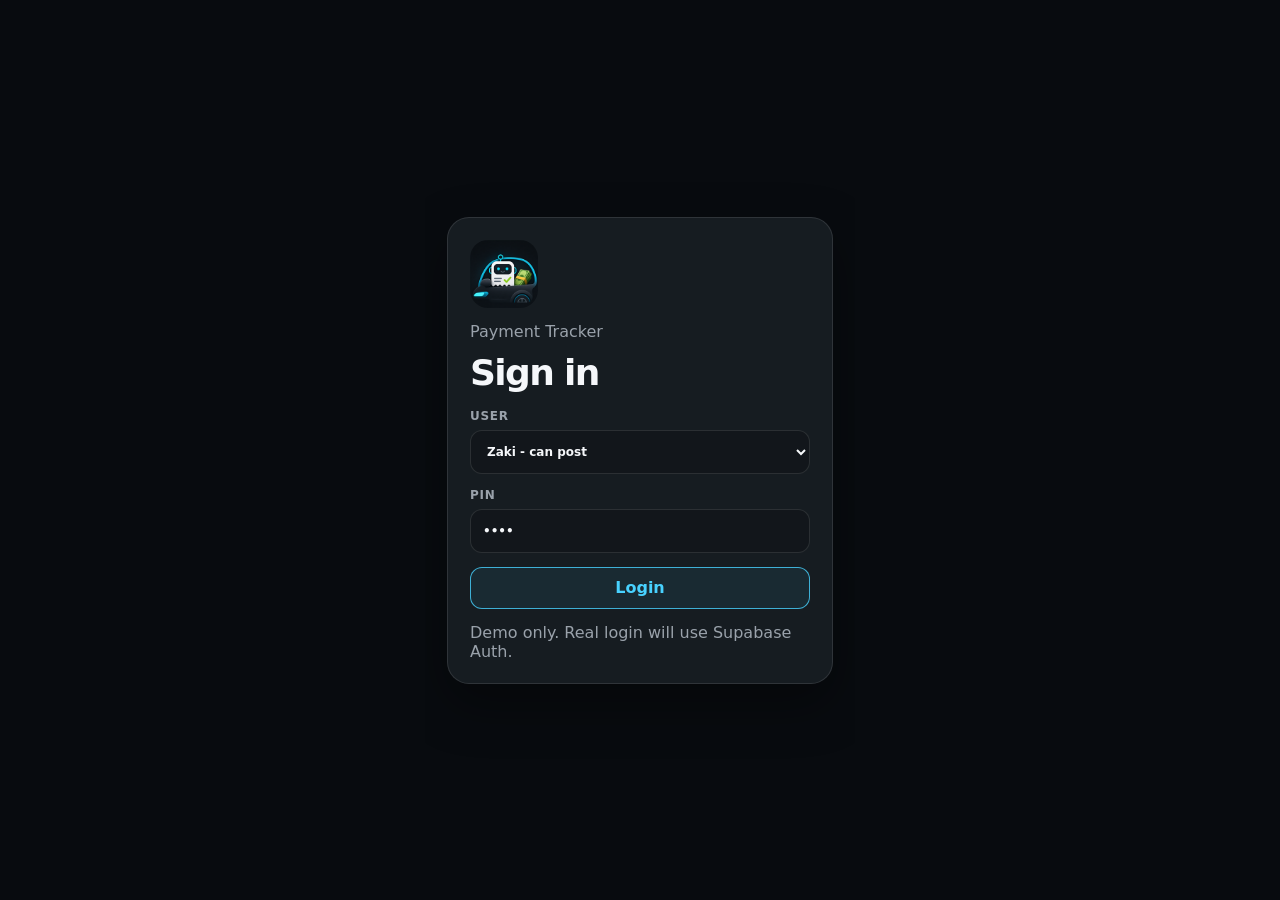
==== demo.html @ d171e063 "Compact failed row buttons" ====
<!doctype html>
<html lang="en">
  <head>
    <meta charset="utf-8" />
    <meta name="viewport" content="width=device-width, initial-scale=1" />
    <meta name="theme-color" content="#080b0f" />
    <title>Payment Tracker Demo</title>
    <link rel="icon" type="image/png" href="assets/icon-192.png" />
    <link rel="apple-touch-icon" href="assets/icon-180.png" />
    <link rel="stylesheet" href="demo.css?v=compact-retry-1" />
  </head>
  <body>
    <main class="app" data-theme="dark">
      <section class="login-screen" id="loginScreen">
        <div class="login-card">
          <img src="assets/icon-192.png" alt="" />
          <p>Payment Tracker</p>
          <h1>Sign in</h1>
          <label>
            User
            <select id="loginRole">
              <option value="zaki">Zaki - can post</option>
              <option value="admin">Admin - full access</option>
            </select>
          </label>
          <label>
            PIN
            <input id="loginPin" type="password" inputmode="numeric" value="1234" />
          </label>
          <button id="loginButton" type="button">Login</button>
          <span>Demo only. Real login will use Supabase Auth.</span>
        </div>
      </section>

      <div class="status-bar" aria-hidden="true">
        <span>9:41</span>
        <div class="phone-icons"><i></i><i></i><i></i></div>
      </div>

      <header class="topbar">
        <div>
          <h1>Zaki Tasks</h1>
          <p>Updated 12:34 PM</p>
        </div>
        <div class="top-actions">
          <span class="role-pill" id="rolePill">Zaki</span>
          <span class="live"><b></b>Live</span>
          <button type="button">Update</button>
        </div>
      </header>

      <section class="progress-card" aria-label="Upload progress">
        <div class="upload-badge">UP</div>
        <div>
          <strong>SFG IQD</strong>
          <span>Posting 2/2</span>
        </div>
        <b>92%</b>
        <i><span style="width: 92%"></span></i>
      </section>

      <nav class="segment" aria-label="Task type">
        <button class="active" type="button">Payments</button>
        <button type="button">Withdrawals</button>
        <button type="button">Exchange</button>
      </nav>

      <section class="totals" aria-label="Totals">
        <article>
          <span>Total IQD</span>
          <strong>84,000,007</strong>
        </article>
        <article>
          <span>Total USD</span>
          <strong>21,800</strong>
        </article>
        <article>
          <span>Pending</span>
          <strong id="pendingCount">6</strong>
        </article>
      </section>

      <section class="view view-tasks active" id="tasksView">
        <div class="filter-bar" aria-label="Task filter">
          <button class="active" data-filter="all" type="button">All</button>
          <button data-filter="pending" type="button">Pending</button>
          <button data-filter="posted" type="button">Posted</button>
        </div>
        <div class="task-list" id="taskList"></div>
      </section>

      <section class="view" id="activityView">
        <div class="activity-list" id="activityList"></div>
      </section>

      <section class="view" id="summaryView">
        <div class="close-card">
          <p>Daily Close</p>
          <h2>Ready for 23:00</h2>
          <div class="close-grid">
            <span>Posted</span><b>2</b>
            <span>Pending</span><b>5</b>
            <span>Failed</span><b>1</b>
            <span>Receipts</span><b>4 files</b>
          </div>
          <button type="button">Prepare close report</button>
        </div>
        <div class="close-card compact">
          <p>Admin controls</p>
          <span>Admin can review pending work, retry failed Slack posts, and close the day.</span>
        </div>
      </section>

      <section class="view" id="settingsView">
        <div class="settings-card">
          <div>
            <strong>Appearance</strong>
            <span>Choose the app theme for this device.</span>
          </div>
          <div class="theme-toggle" role="group" aria-label="Theme">
            <button class="active" data-theme-choice="dark" type="button">Dark</button>
            <button data-theme-choice="light" type="button">Light</button>
          </div>
        </div>
        <div class="settings-card">
          <div>
            <strong>Access</strong>
            <span>Zaki can upload and post. Admin can post, retry, review, and close the day.</span>
          </div>
          <button class="signout" id="signOutButton" type="button">Sign out</button>
        </div>
      </section>

      <nav class="bottom-nav" aria-label="App navigation">
        <button class="active" data-view="tasksView" type="button"><span>Tasks</span></button>
        <button data-view="activityView" type="button"><span>Activity</span></button>
        <button data-view="summaryView" type="button"><span>Summary</span></button>
        <button data-view="settingsView" type="button"><span>Settings</span></button>
      </nav>

      <div class="modal" id="receiptModal" hidden>
        <div class="receipt-card">
          <button id="closeReceipt" type="button">Close</button>
          <p>Receipt Preview</p>
          <strong id="receiptTitle">Sham Wings Airlines</strong>
          <div class="receipt-art">
            <span></span>
            <i></i>
            <b>POSTED</b>
          </div>
        </div>
      </div>
    </main>

    <script src="demo.js?v=compact-retry-1"></script>
  </body>
</html>
---- demo.css ----
:root {
  color-scheme: dark;
  --bg: #080b0f;
  --panel: rgba(19, 24, 29, 0.78);
  --panel-strong: rgba(24, 30, 36, 0.94);
  --line: rgba(255, 255, 255, 0.105);
  --line-strong: rgba(255, 255, 255, 0.18);
  --ink: #f5f7fa;
  --muted: #9aa2ab;
  --soft: #6f7882;
  --cyan: #48d2ff;
  --green: #73e657;
  --yellow: #ffbe2e;
  --red: #ff6d86;
  --shadow: 0 20px 50px rgba(0, 0, 0, 0.35);
}

* {
  box-sizing: border-box;
}

html,
body {
  margin: 0;
  min-height: 100%;
  font-family: Inter, ui-sans-serif, system-ui, -apple-system, BlinkMacSystemFont, "Segoe UI", sans-serif;
  background: var(--bg);
  color: var(--ink);
  -webkit-font-smoothing: antialiased;
}

body {
  min-height: 100dvh;
  overflow: hidden;
}

button,
input,
select {
  font: inherit;
  color: inherit;
}

.app {
  width: 100%;
  max-width: 430px;
  height: 100dvh;
  margin: 0 auto;
  display: flex;
  flex-direction: column;
  gap: 12px;
  overflow: hidden;
  position: relative;
  padding: max(12px, env(safe-area-inset-top)) 16px max(12px, env(safe-area-inset-bottom));
  background:
    radial-gradient(circle at 50% 2%, rgba(72, 210, 255, 0.13), transparent 34%),
    linear-gradient(180deg, rgba(255, 255, 255, 0.03), transparent 280px),
    var(--bg);
}

.app[data-theme="light"] {
  color-scheme: light;
  --bg: #f4f7f9;
  --panel: rgba(255, 255, 255, 0.84);
  --panel-strong: rgba(255, 255, 255, 0.96);
  --line: rgba(12, 18, 24, 0.1);
  --line-strong: rgba(12, 18, 24, 0.18);
  --ink: #12171d;
  --muted: #68727d;
  --soft: #8a949e;
  --shadow: 0 16px 38px rgba(36, 48, 60, 0.12);
}

.login-screen {
  position: absolute;
  inset: 0;
  z-index: 20;
  display: grid;
  place-items: center;
  padding: 22px;
  background: var(--bg);
}

.login-screen[hidden] {
  display: none;
}

.login-card {
  width: 100%;
  display: grid;
  gap: 14px;
  padding: 22px;
  border: 1px solid var(--line);
  border-radius: 22px;
  background: var(--panel-strong);
  box-shadow: var(--shadow);
}

.login-card img {
  width: 68px;
  height: 68px;
  border-radius: 18px;
}

.login-card p,
.login-card span {
  margin: 0;
  color: var(--muted);
}

.login-card h1 {
  margin: 0 0 4px;
}

label {
  display: grid;
  gap: 7px;
  color: var(--muted);
  font-size: 12px;
  font-weight: 800;
  text-transform: uppercase;
  letter-spacing: 0.06em;
}

input,
select {
  min-height: 44px;
  border: 1px solid var(--line);
  border-radius: 12px;
  padding: 0 12px;
  color: var(--ink);
  background: rgba(0, 0, 0, 0.18);
  outline: none;
}

.login-card button,
.top-actions button,
.close-card button,
.signout {
  min-height: 42px;
  border: 1px solid rgba(72, 210, 255, 0.8);
  border-radius: 12px;
  padding: 0 13px;
  color: var(--cyan);
  background: rgba(72, 210, 255, 0.08);
  font-weight: 850;
}

.status-bar {
  flex: 0 0 auto;
  display: flex;
  align-items: center;
  justify-content: space-between;
  min-height: 24px;
  padding: 0 20px;
  font-size: 15px;
  font-weight: 850;
}

.phone-icons {
  display: flex;
  align-items: center;
  gap: 7px;
}

.phone-icons i {
  display: block;
  background: currentColor;
}

.phone-icons i:nth-child(1) {
  width: 20px;
  height: 14px;
  border-radius: 3px;
}

.phone-icons i:nth-child(2) {
  width: 19px;
  height: 13px;
  border-radius: 18px 18px 0 0;
}

.phone-icons i:nth-child(3) {
  width: 27px;
  height: 14px;
  border-radius: 4px;
}

.topbar {
  flex: 0 0 auto;
  display: flex;
  justify-content: space-between;
  gap: 18px;
  padding-top: 12px;
}

h1 {
  margin: 0;
  font-size: 36px;
  line-height: 1;
  letter-spacing: -0.045em;
}

.topbar p {
  margin: 16px 0 0;
  color: var(--muted);
  font-size: 18px;
  font-weight: 650;
}

.top-actions {
  display: grid;
  justify-items: end;
  gap: 8px;
}

.role-pill,
.live {
  display: inline-flex;
  align-items: center;
  gap: 8px;
  min-height: 28px;
  padding: 0 10px;
  border-radius: 999px;
  font-size: 14px;
  font-weight: 800;
}

.role-pill {
  color: var(--cyan);
  border: 1px solid rgba(72, 210, 255, 0.45);
  background: rgba(72, 210, 255, 0.08);
}

.live {
  color: var(--green);
  border: 1px solid rgba(115, 230, 87, 0.65);
  background: rgba(115, 230, 87, 0.08);
}

.live b {
  width: 10px;
  height: 10px;
  border-radius: 50%;
  background: currentColor;
}

.progress-card,
.segment,
.totals,
.task-row,
.settings-card,
.activity-row,
.close-card {
  border: 1px solid var(--line);
  background: var(--panel);
  box-shadow: inset 0 1px 0 rgba(255, 255, 255, 0.04), var(--shadow);
  backdrop-filter: blur(18px);
}

.progress-card {
  flex: 0 0 auto;
  display: grid;
  grid-template-columns: 50px minmax(0, 1fr) auto;
  gap: 12px;
  align-items: center;
  min-height: 76px;
  padding: 12px;
  border-radius: 15px;
}

.upload-badge {
  width: 44px;
  height: 44px;
  display: grid;
  place-items: center;
  border: 3px solid var(--cyan);
  border-radius: 50%;
  color: var(--cyan);
  font-size: 14px;
  font-weight: 900;
}

.progress-card strong {
  display: block;
  overflow: hidden;
  text-overflow: ellipsis;
  white-space: nowrap;
  font-size: 17px;
}

.progress-card span {
  display: block;
  margin-top: 3px;
  color: var(--cyan);
  font-size: 15px;
  font-weight: 650;
}

.progress-card b {
  color: var(--cyan);
  font-size: 15px;
}

.progress-card i {
  grid-column: 1 / -1;
  height: 4px;
  overflow: hidden;
  border-radius: 999px;
  background: rgba(255, 255, 255, 0.1);
}

.progress-card i span {
  display: block;
  height: 100%;
  margin: 0;
  background: var(--cyan);
}

.segment,
.filter-bar,
.theme-toggle {
  flex: 0 0 auto;
  display: grid;
  border-radius: 14px;
}

.segment {
  grid-template-columns: repeat(3, 1fr);
  padding: 3px;
}

.segment button,
.filter-bar button,
.theme-toggle button {
  min-width: 0;
  min-height: 40px;
  border: 0;
  border-radius: 11px;
  color: var(--muted);
  background: transparent;
  font-weight: 750;
}

.segment .active,
.filter-bar .active,
.theme-toggle .active {
  color: white;
  background: linear-gradient(180deg, #52d8ff, #1e9dd0);
}

.totals {
  flex: 0 0 auto;
  display: grid;
  grid-template-columns: 1fr 1fr 0.75fr;
  border-radius: 15px;
}

.totals article {
  min-width: 0;
  padding: 13px 8px;
  text-align: center;
  border-right: 1px solid var(--line);
}

.totals article:last-child {
  border-right: 0;
}

.totals span {
  display: block;
  color: var(--muted);
  font-size: 13px;
  font-weight: 650;
}

.totals strong {
  display: block;
  margin-top: 7px;
  overflow: hidden;
  text-overflow: ellipsis;
  white-space: nowrap;
  font-size: 17px;
  font-weight: 900;
  font-variant-numeric: tabular-nums;
}

.totals article:last-child strong {
  color: var(--yellow);
}

.view {
  min-height: 0;
  display: none;
}

.view.active {
  flex: 1 1 auto;
  display: flex;
  flex-direction: column;
}

.filter-bar {
  grid-template-columns: repeat(3, 1fr);
  gap: 5px;
  padding: 4px;
  margin-bottom: 10px;
  border: 1px solid var(--line);
  background: var(--panel);
}

.task-list,
.activity-list {
  flex: 1;
  min-height: 0;
  display: grid;
  align-content: start;
  gap: 10px;
  overflow: hidden auto;
  padding-bottom: 88px;
  scrollbar-width: none;
}

.task-list::-webkit-scrollbar,
.activity-list::-webkit-scrollbar {
  display: none;
}

.task-row {
  display: grid;
  grid-template-columns: 22px minmax(0, 1fr) auto;
  gap: 10px;
  align-items: center;
  min-height: 82px;
  padding: 13px;
  border-radius: 13px;
}

.dot {
  width: 10px;
  height: 10px;
  justify-self: center;
  border-radius: 50%;
  background: var(--yellow);
  box-shadow: 0 0 0 4px rgba(255, 190, 46, 0.08);
}

.task-row.posted .dot {
  background: var(--green);
  box-shadow: 0 0 0 4px rgba(115, 230, 87, 0.1);
}

.task-row.failed .dot {
  background: var(--red);
}

.task-name {
  overflow: hidden;
  text-overflow: ellipsis;
  white-space: nowrap;
  font-size: 18px;
  font-weight: 850;
  letter-spacing: -0.025em;
}

.amounts {
  display: flex;
  flex-wrap: wrap;
  align-items: center;
  gap: 8px;
  margin-top: 8px;
  color: var(--muted);
  font-size: 14px;
  font-weight: 750;
  font-variant-numeric: tabular-nums;
}

.amounts b {
  color: var(--cyan);
  font-weight: 850;
}

.row-actions {
  display: flex;
  gap: 6px;
  justify-items: end;
  align-items: center;
  justify-content: flex-end;
  min-width: 54px;
}

.task-row.failed .row-actions {
  min-width: 106px;
}

.upload,
.retry {
  min-width: 54px;
  min-height: 36px;
  border: 1px solid var(--line-strong);
  border-radius: 999px;
  color: var(--cyan);
  background:
    linear-gradient(180deg, rgba(255, 255, 255, 0.045), transparent),
    rgba(72, 210, 255, 0.08);
  font-size: 12px;
  font-weight: 900;
  letter-spacing: 0;
  box-shadow: inset 0 1px 0 rgba(255, 255, 255, 0.06);
}

.compact-action {
  min-width: 50px;
  min-height: 32px;
  padding: 0 10px;
  font-size: 11px;
}

.task-row.posted .upload {
  color: var(--green);
  border-color: rgba(115, 230, 87, 0.7);
  background: rgba(115, 230, 87, 0.08);
}

.retry {
  color: var(--red);
  border-color: rgba(255, 109, 134, 0.55);
  background:
    linear-gradient(180deg, rgba(255, 255, 255, 0.045), transparent),
    rgba(255, 109, 134, 0.1);
}

.failed-label {
  display: inline-flex;
  align-items: center;
  min-height: 28px;
  padding: 0 9px;
  border-radius: 999px;
  color: var(--red);
  background: rgba(255, 109, 134, 0.1);
  font-size: 11px;
  font-weight: 900;
}

.activity-row {
  display: grid;
  grid-template-columns: minmax(0, 1fr) auto;
  gap: 8px;
  padding: 13px;
  border-radius: 13px;
}

.activity-row strong {
  display: block;
}

.activity-row span {
  display: block;
  margin-top: 5px;
  color: var(--muted);
  font-size: 13px;
}

.badge {
  align-self: start;
  border-radius: 999px;
  padding: 5px 8px;
  color: var(--green);
  background: rgba(115, 230, 87, 0.1);
  font-size: 11px;
  font-weight: 900;
}

.badge.failed {
  color: var(--red);
  background: rgba(255, 109, 134, 0.1);
}

.close-card,
.settings-card {
  display: grid;
  gap: 12px;
  margin-bottom: 12px;
  padding: 16px;
  border-radius: 15px;
}

.close-card p {
  margin: 0;
  color: var(--muted);
  font-weight: 800;
  text-transform: uppercase;
  letter-spacing: 0.08em;
  font-size: 11px;
}

.close-card h2 {
  margin: 0;
  font-size: 24px;
}

.close-grid {
  display: grid;
  grid-template-columns: 1fr auto;
  gap: 8px;
  color: var(--muted);
}

.close-grid b {
  color: var(--ink);
}

.settings-card strong {
  display: block;
  font-size: 18px;
}

.settings-card span,
.close-card.compact span {
  display: block;
  margin-top: 4px;
  color: var(--muted);
  line-height: 1.45;
}

.theme-toggle {
  grid-template-columns: 1fr 1fr;
  gap: 6px;
  padding: 4px;
  border: 1px solid var(--line);
  background: rgba(0, 0, 0, 0.08);
}

.bottom-nav {
  position: fixed;
  left: 50%;
  bottom: 0;
  transform: translateX(-50%);
  width: min(430px, 100%);
  display: grid;
  grid-template-columns: repeat(4, 1fr);
  padding: 9px 10px max(10px, env(safe-area-inset-bottom));
  border-top: 1px solid var(--line);
  background: rgba(8, 11, 15, 0.9);
  backdrop-filter: blur(18px);
}

.app[data-theme="light"] .bottom-nav {
  background: rgba(244, 247, 249, 0.9);
}

.bottom-nav button {
  min-height: 54px;
  border: 0;
  color: var(--muted);
  background: transparent;
  font-size: 12px;
  font-weight: 700;
}

.bottom-nav .active {
  color: var(--cyan);
}

.modal {
  position: absolute;
  inset: 0;
  z-index: 15;
  display: grid;
  place-items: center;
  padding: 20px;
  background: rgba(0, 0, 0, 0.5);
  backdrop-filter: blur(12px);
}

.modal[hidden] {
  display: none;
}

.receipt-card {
  width: 100%;
  display: grid;
  gap: 12px;
  padding: 16px;
  border: 1px solid var(--line);
  border-radius: 18px;
  background: var(--panel-strong);
}

.receipt-card button {
  justify-self: end;
  min-height: 32px;
  border: 1px solid var(--line);
  border-radius: 10px;
  background: transparent;
}

.receipt-card p {
  margin: 0;
  color: var(--muted);
}

.receipt-art {
  min-height: 250px;
  display: grid;
  place-items: center;
  border-radius: 14px;
  background:
    linear-gradient(135deg, rgba(72, 210, 255, 0.14), transparent),
    rgba(255, 255, 255, 0.06);
}

.receipt-art b {
  color: var(--green);
  font-size: 28px;
}

@media (max-width: 380px) {
  .app {
    gap: 10px;
    padding-left: 12px;
    padding-right: 12px;
  }

  h1 {
    font-size: 31px;
  }

  .topbar p {
    font-size: 16px;
  }

  .task-name {
    font-size: 16px;
  }

  .task-row {
    grid-template-columns: 18px minmax(0, 1fr) auto;
  }

  .upload,
  .retry {
    min-width: 48px;
    padding-inline: 9px;
  }

  .task-row.failed .row-actions {
    min-width: 100px;
  }

  .compact-action {
    min-width: 47px;
    padding-inline: 8px;
  }
}
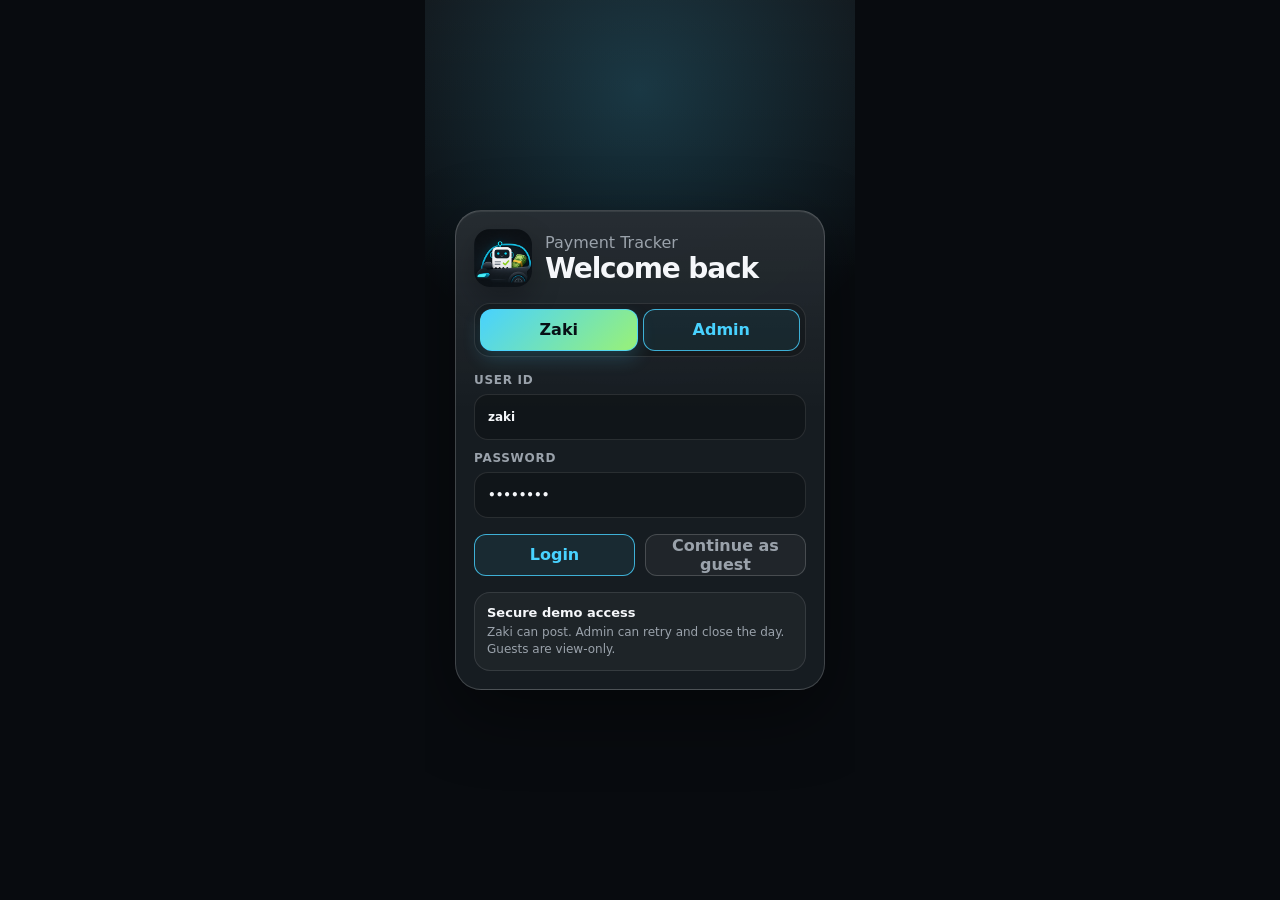
==== commit 141a8e60: "Polish demo login" ====
--- a/demo.html
+++ b/demo.html
@@ -7,28 +7,42 @@
     <title>Payment Tracker Demo</title>
     <link rel="icon" type="image/png" href="assets/icon-192.png" />
     <link rel="apple-touch-icon" href="assets/icon-180.png" />
-    <link rel="stylesheet" href="demo.css?v=compact-retry-1" />
+    <link rel="stylesheet" href="demo.css?v=login-polish-1" />
   </head>
   <body>
     <main class="app" data-theme="dark">
       <section class="login-screen" id="loginScreen">
         <div class="login-card">
-          <img src="assets/icon-192.png" alt="" />
-          <p>Payment Tracker</p>
-          <h1>Sign in</h1>
-          <label>
-            User
-            <select id="loginRole">
-              <option value="zaki">Zaki - can post</option>
-              <option value="admin">Admin - full access</option>
-            </select>
-          </label>
-          <label>
-            PIN
-            <input id="loginPin" type="password" inputmode="numeric" value="1234" />
-          </label>
-          <button id="loginButton" type="button">Login</button>
-          <span>Demo only. Real login will use Supabase Auth.</span>
+          <div class="login-brand">
+            <img src="assets/icon-192.png" alt="" />
+            <div>
+              <p>Payment Tracker</p>
+              <h1>Welcome back</h1>
+            </div>
+          </div>
+          <div class="account-switch" aria-label="Demo accounts">
+            <button class="active" data-demo-user="zaki" type="button">Zaki</button>
+            <button data-demo-user="admin" type="button">Admin</button>
+          </div>
+          <div class="field-stack">
+            <label>
+              User ID
+              <input id="loginId" type="text" autocomplete="username" value="zaki" />
+            </label>
+            <label>
+              Password
+              <input id="loginPassword" type="password" autocomplete="current-password" value="zaki2026" />
+            </label>
+          </div>
+          <div class="login-actions">
+            <button id="loginButton" type="button">Login</button>
+            <button id="guestButton" class="secondary" type="button">Continue as guest</button>
+          </div>
+          <b class="login-error" id="loginError" hidden>Wrong ID or password.</b>
+          <div class="login-hint">
+            <strong>Secure demo access</strong>
+            <span>Zaki can post. Admin can retry and close the day. Guests are view-only.</span>
+          </div>
         </div>
       </section>
 
@@ -45,7 +59,7 @@
         <div class="top-actions">
           <span class="role-pill" id="rolePill">Zaki</span>
           <span class="live"><b></b>Live</span>
-          <button type="button">Update</button>
+          <button id="updateButton" type="button">Update</button>
         </div>
       </header>
 
@@ -103,7 +117,7 @@
             <span>Failed</span><b>1</b>
             <span>Receipts</span><b>4 files</b>
           </div>
-          <button type="button">Prepare close report</button>
+          <button id="closeReportButton" type="button">Prepare close report</button>
         </div>
         <div class="close-card compact">
           <p>Admin controls</p>
@@ -125,7 +139,7 @@
         <div class="settings-card">
           <div>
             <strong>Access</strong>
-            <span>Zaki can upload and post. Admin can post, retry, review, and close the day.</span>
+            <span id="accessText">Zaki can upload and post. Admin can post, retry, review, and close the day.</span>
           </div>
           <button class="signout" id="signOutButton" type="button">Sign out</button>
         </div>
@@ -152,6 +166,6 @@
       </div>
     </main>
 
-    <script src="demo.js?v=compact-retry-1"></script>
+    <script src="demo.js?v=login-polish-1"></script>
   </body>
 </html>
--- a/demo.css
+++ b/demo.css
@@ -77,8 +77,11 @@
   z-index: 20;
   display: grid;
   place-items: center;
-  padding: 22px;
-  background: var(--bg);
+  padding: 18px;
+  background:
+    radial-gradient(circle at 50% 10%, rgba(72, 210, 255, 0.2), transparent 34%),
+    linear-gradient(180deg, rgba(255, 255, 255, 0.04), transparent 280px),
+    var(--bg);
 }
 
 .login-screen[hidden] {
@@ -87,19 +90,33 @@
 
 .login-card {
   width: 100%;
-  display: grid;
-  gap: 14px;
-  padding: 22px;
-  border: 1px solid var(--line);
-  border-radius: 22px;
-  background: var(--panel-strong);
-  box-shadow: var(--shadow);
+  max-width: 370px;
+  display: grid;
+  gap: 16px;
+  padding: 18px;
+  border: 1px solid var(--line-strong);
+  border-radius: 26px;
+  background:
+    linear-gradient(180deg, rgba(255, 255, 255, 0.07), transparent 42%),
+    var(--panel-strong);
+  box-shadow:
+    0 24px 70px rgba(0, 0, 0, 0.42),
+    inset 0 1px 0 rgba(255, 255, 255, 0.08);
+  backdrop-filter: blur(20px);
+  -webkit-backdrop-filter: blur(20px);
+}
+
+.login-brand {
+  display: flex;
+  align-items: center;
+  gap: 13px;
 }
 
 .login-card img {
-  width: 68px;
-  height: 68px;
-  border-radius: 18px;
+  width: 58px;
+  height: 58px;
+  border-radius: 16px;
+  box-shadow: 0 12px 28px rgba(0, 0, 0, 0.26);
 }
 
 .login-card p,
@@ -109,7 +126,39 @@
 }
 
 .login-card h1 {
-  margin: 0 0 4px;
+  margin: 3px 0 0;
+  font-size: 28px;
+  letter-spacing: -0.04em;
+}
+
+.account-switch {
+  display: grid;
+  grid-template-columns: 1fr 1fr;
+  gap: 5px;
+  padding: 5px;
+  border: 1px solid var(--line);
+  border-radius: 16px;
+  background: rgba(0, 0, 0, 0.22);
+}
+
+.account-switch button {
+  min-height: 38px;
+  border: 0;
+  border-radius: 12px;
+  color: var(--muted);
+  background: transparent;
+  font-weight: 850;
+}
+
+.account-switch button.active {
+  color: #071015;
+  background: linear-gradient(135deg, var(--cyan), #99f177);
+  box-shadow: 0 8px 18px rgba(72, 210, 255, 0.18);
+}
+
+.field-stack {
+  display: grid;
+  gap: 11px;
 }
 
 label {
@@ -124,13 +173,21 @@
 
 input,
 select {
-  min-height: 44px;
+  min-height: 46px;
   border: 1px solid var(--line);
-  border-radius: 12px;
-  padding: 0 12px;
+  border-radius: 14px;
+  padding: 0 13px;
   color: var(--ink);
-  background: rgba(0, 0, 0, 0.18);
+  background: rgba(0, 0, 0, 0.24);
   outline: none;
+  transition: border-color 180ms ease, background 180ms ease, box-shadow 180ms ease;
+}
+
+input:focus,
+select:focus {
+  border-color: rgba(72, 210, 255, 0.9);
+  background: rgba(0, 0, 0, 0.32);
+  box-shadow: 0 0 0 4px rgba(72, 210, 255, 0.12);
 }
 
 .login-card button,
@@ -146,6 +203,50 @@
   font-weight: 850;
 }
 
+.login-actions {
+  display: grid;
+  grid-template-columns: 1fr 1fr;
+  gap: 10px;
+}
+
+.login-card button.secondary {
+  color: var(--muted);
+  border-color: var(--line-strong);
+  background: rgba(255, 255, 255, 0.045);
+}
+
+.login-error {
+  padding: 10px 12px;
+  border: 1px solid rgba(255, 109, 134, 0.35);
+  border-radius: 13px;
+  color: var(--red);
+  background: rgba(255, 109, 134, 0.1);
+  font-size: 13px;
+}
+
+.login-hint {
+  display: grid;
+  gap: 4px;
+  padding: 12px;
+  border: 1px solid var(--line);
+  border-radius: 16px;
+  background: rgba(255, 255, 255, 0.035);
+}
+
+.login-hint strong {
+  font-size: 13px;
+}
+
+.login-hint span {
+  font-size: 12px;
+  line-height: 1.45;
+}
+
+button:disabled {
+  cursor: not-allowed;
+  opacity: 0.56;
+}
+
 .status-bar {
   flex: 0 0 auto;
   display: flex;
@@ -224,6 +325,16 @@
   border-radius: 999px;
   font-size: 14px;
   font-weight: 800;
+}
+
+.app[data-role="guest"] .role-pill {
+  color: var(--yellow);
+  border-color: rgba(255, 190, 46, 0.55);
+}
+
+.app[data-role="admin"] .role-pill {
+  color: var(--green);
+  border-color: rgba(115, 230, 87, 0.55);
 }
 
 .role-pill {
@@ -516,6 +627,13 @@
   font-size: 11px;
 }
 
+.locked-action {
+  min-width: 78px;
+  color: var(--muted);
+  border-color: var(--line);
+  background: rgba(255, 255, 255, 0.035);
+}
+
 .task-row.posted .upload {
   color: var(--green);
   border-color: rgba(115, 230, 87, 0.7);
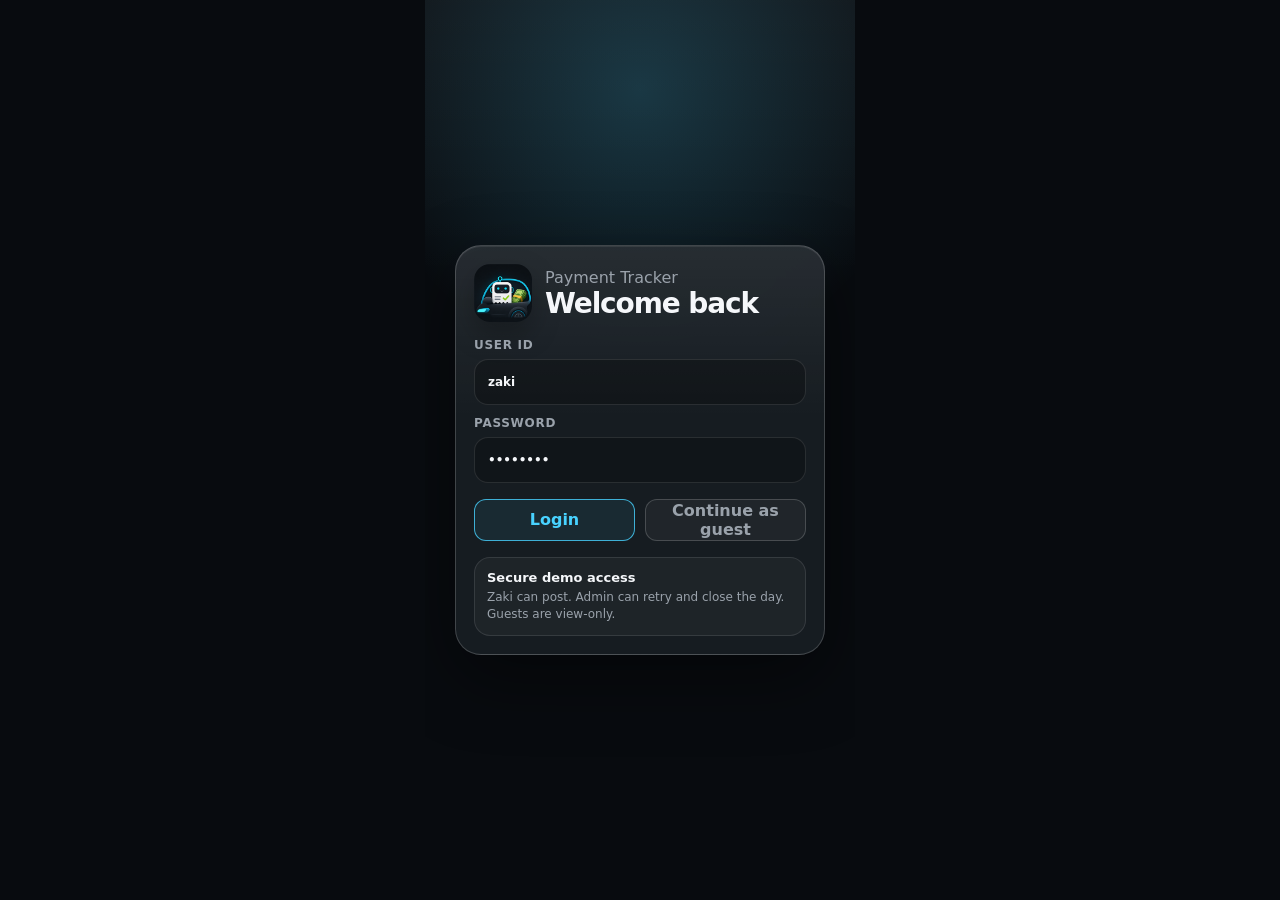
==== commit 95540084: "Remove login role selector" ====
--- a/demo.html
+++ b/demo.html
@@ -7,7 +7,7 @@
     <title>Payment Tracker Demo</title>
     <link rel="icon" type="image/png" href="assets/icon-192.png" />
     <link rel="apple-touch-icon" href="assets/icon-180.png" />
-    <link rel="stylesheet" href="demo.css?v=login-polish-1" />
+    <link rel="stylesheet" href="demo.css?v=login-real-1" />
   </head>
   <body>
     <main class="app" data-theme="dark">
@@ -19,10 +19,6 @@
               <p>Payment Tracker</p>
               <h1>Welcome back</h1>
             </div>
-          </div>
-          <div class="account-switch" aria-label="Demo accounts">
-            <button class="active" data-demo-user="zaki" type="button">Zaki</button>
-            <button data-demo-user="admin" type="button">Admin</button>
           </div>
           <div class="field-stack">
             <label>
@@ -166,6 +162,6 @@
       </div>
     </main>
 
-    <script src="demo.js?v=login-polish-1"></script>
+    <script src="demo.js?v=login-real-1"></script>
   </body>
 </html>
--- a/demo.css
+++ b/demo.css
@@ -131,31 +131,6 @@
   letter-spacing: -0.04em;
 }
 
-.account-switch {
-  display: grid;
-  grid-template-columns: 1fr 1fr;
-  gap: 5px;
-  padding: 5px;
-  border: 1px solid var(--line);
-  border-radius: 16px;
-  background: rgba(0, 0, 0, 0.22);
-}
-
-.account-switch button {
-  min-height: 38px;
-  border: 0;
-  border-radius: 12px;
-  color: var(--muted);
-  background: transparent;
-  font-weight: 850;
-}
-
-.account-switch button.active {
-  color: #071015;
-  background: linear-gradient(135deg, var(--cyan), #99f177);
-  box-shadow: 0 8px 18px rgba(72, 210, 255, 0.18);
-}
-
 .field-stack {
   display: grid;
   gap: 11px;
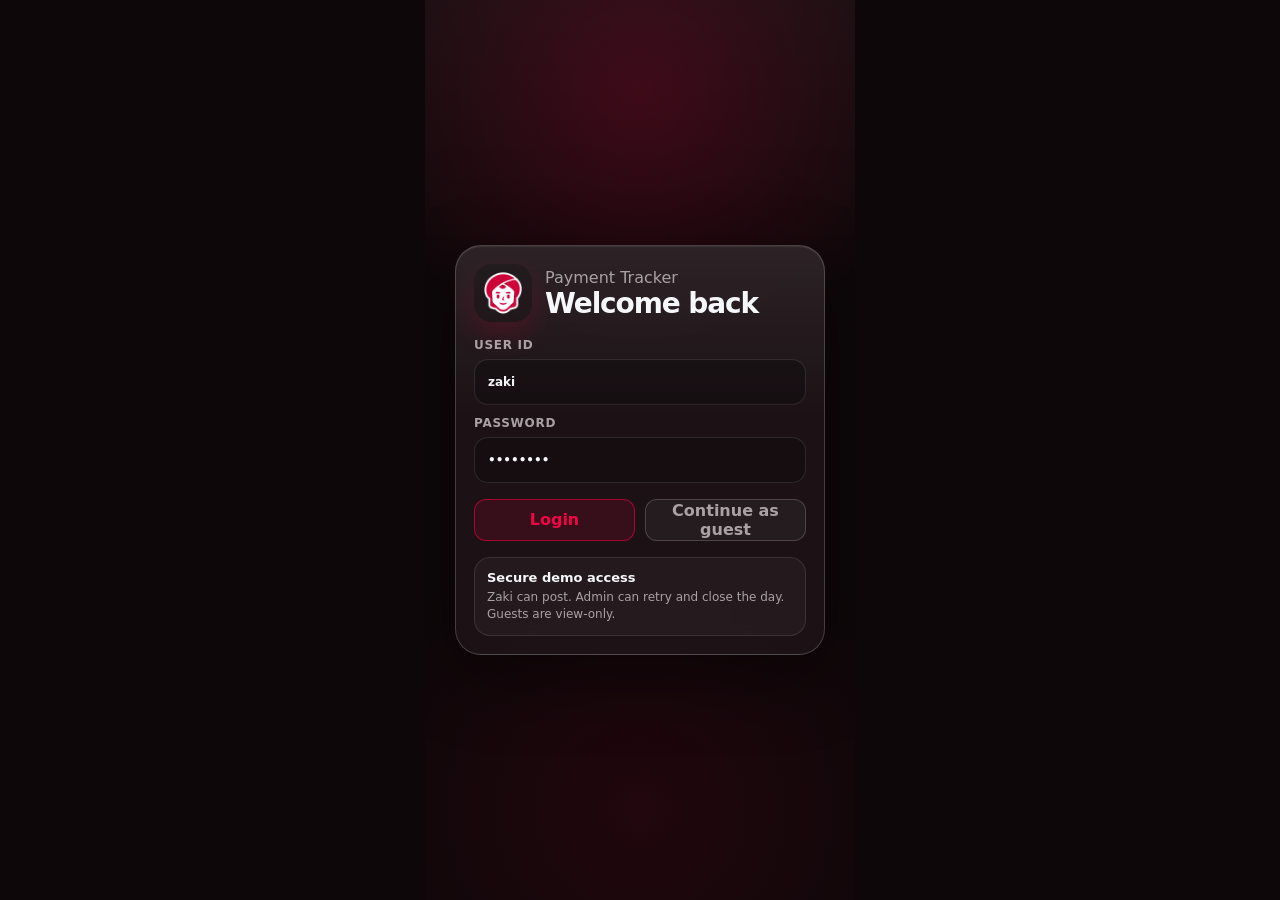
==== commit 578425a1: "Apply red brand theme and logos" ====
--- a/demo.html
+++ b/demo.html
@@ -2,19 +2,20 @@
 <html lang="en">
   <head>
     <meta charset="utf-8" />
-    <meta name="viewport" content="width=device-width, initial-scale=1" />
-    <meta name="theme-color" content="#080b0f" />
+    <meta name="viewport" content="width=device-width, initial-scale=1, maximum-scale=1, user-scalable=no, viewport-fit=cover" />
+    <meta name="theme-color" content="#10070b" />
     <title>Payment Tracker Demo</title>
-    <link rel="icon" type="image/png" href="assets/icon-192.png" />
-    <link rel="apple-touch-icon" href="assets/icon-180.png" />
-    <link rel="stylesheet" href="demo.css?v=login-real-1" />
+    <link rel="icon" type="image/png" href="assets/logo-red.png" />
+    <link rel="apple-touch-icon" href="assets/logo-white-red.png" />
+    <link rel="stylesheet" href="demo.css?v=brand-red-1" />
   </head>
   <body>
     <main class="app" data-theme="dark">
       <section class="login-screen" id="loginScreen">
         <div class="login-card">
           <div class="login-brand">
-            <img src="assets/icon-192.png" alt="" />
+            <img class="brand-logo logo-dark" src="assets/logo-white-red.png" alt="" />
+            <img class="brand-logo logo-light" src="assets/logo-red.png" alt="" />
             <div>
               <p>Payment Tracker</p>
               <h1>Welcome back</h1>
@@ -49,7 +50,11 @@
 
       <header class="topbar">
         <div>
-          <h1>Zaki Tasks</h1>
+          <div class="title-lockup">
+            <img class="brand-logo logo-dark" src="assets/logo-white-red.png" alt="" />
+            <img class="brand-logo logo-light" src="assets/logo-red.png" alt="" />
+            <h1>Zaki Tasks</h1>
+          </div>
           <p>Updated 12:34 PM</p>
         </div>
         <div class="top-actions">
@@ -162,6 +167,6 @@
       </div>
     </main>
 
-    <script src="demo.js?v=login-real-1"></script>
+    <script src="demo.js?v=brand-red-1"></script>
   </body>
 </html>
--- a/demo.css
+++ b/demo.css
@@ -1,17 +1,20 @@
 :root {
   color-scheme: dark;
-  --bg: #080b0f;
-  --panel: rgba(19, 24, 29, 0.78);
-  --panel-strong: rgba(24, 30, 36, 0.94);
+  --bg: #0d0709;
+  --panel: rgba(25, 18, 21, 0.8);
+  --panel-strong: rgba(30, 20, 24, 0.95);
   --line: rgba(255, 255, 255, 0.105);
   --line-strong: rgba(255, 255, 255, 0.18);
   --ink: #f5f7fa;
-  --muted: #9aa2ab;
-  --soft: #6f7882;
-  --cyan: #48d2ff;
+  --muted: #aaa1a5;
+  --soft: #7d7378;
+  --brand: #d6003a;
+  --brand-strong: #f00644;
+  --brand-soft: rgba(214, 0, 58, 0.14);
+  --cyan: var(--brand);
   --green: #73e657;
   --yellow: #ffbe2e;
-  --red: #ff6d86;
+  --red: #ff5d76;
   --shadow: 0 20px 50px rgba(0, 0, 0, 0.35);
 }
 
@@ -23,6 +26,9 @@
 body {
   margin: 0;
   min-height: 100%;
+  touch-action: manipulation;
+  -webkit-text-size-adjust: 100%;
+  overscroll-behavior: none;
   font-family: Inter, ui-sans-serif, system-ui, -apple-system, BlinkMacSystemFont, "Segoe UI", sans-serif;
   background: var(--bg);
   color: var(--ink);
@@ -39,6 +45,7 @@
 select {
   font: inherit;
   color: inherit;
+  touch-action: manipulation;
 }
 
 .app {
@@ -53,22 +60,23 @@
   position: relative;
   padding: max(12px, env(safe-area-inset-top)) 16px max(12px, env(safe-area-inset-bottom));
   background:
-    radial-gradient(circle at 50% 2%, rgba(72, 210, 255, 0.13), transparent 34%),
+    radial-gradient(circle at 50% 2%, rgba(214, 0, 58, 0.18), transparent 34%),
+    radial-gradient(circle at 12% 22%, rgba(214, 0, 58, 0.12), transparent 28%),
     linear-gradient(180deg, rgba(255, 255, 255, 0.03), transparent 280px),
     var(--bg);
 }
 
 .app[data-theme="light"] {
   color-scheme: light;
-  --bg: #f4f7f9;
+  --bg: #fbf7f8;
   --panel: rgba(255, 255, 255, 0.84);
   --panel-strong: rgba(255, 255, 255, 0.96);
-  --line: rgba(12, 18, 24, 0.1);
-  --line-strong: rgba(12, 18, 24, 0.18);
-  --ink: #12171d;
-  --muted: #68727d;
-  --soft: #8a949e;
-  --shadow: 0 16px 38px rgba(36, 48, 60, 0.12);
+  --line: rgba(66, 12, 28, 0.1);
+  --line-strong: rgba(66, 12, 28, 0.18);
+  --ink: #171014;
+  --muted: #6f6267;
+  --soft: #94868b;
+  --shadow: 0 16px 38px rgba(90, 22, 42, 0.12);
 }
 
 .login-screen {
@@ -79,7 +87,8 @@
   place-items: center;
   padding: 18px;
   background:
-    radial-gradient(circle at 50% 10%, rgba(72, 210, 255, 0.2), transparent 34%),
+    radial-gradient(circle at 50% 10%, rgba(214, 0, 58, 0.22), transparent 34%),
+    radial-gradient(circle at 50% 90%, rgba(214, 0, 58, 0.1), transparent 36%),
     linear-gradient(180deg, rgba(255, 255, 255, 0.04), transparent 280px),
     var(--bg);
 }
@@ -112,11 +121,28 @@
   gap: 13px;
 }
 
-.login-card img {
+.brand-logo {
+  object-fit: contain;
+}
+
+.logo-light {
+  display: none;
+}
+
+.app[data-theme="light"] .logo-dark {
+  display: none;
+}
+
+.app[data-theme="light"] .logo-light {
+  display: block;
+}
+
+.login-card .brand-logo {
   width: 58px;
   height: 58px;
-  border-radius: 16px;
-  box-shadow: 0 12px 28px rgba(0, 0, 0, 0.26);
+  border-radius: 18px;
+  background: rgba(0, 0, 0, 0.16);
+  box-shadow: 0 12px 28px rgba(214, 0, 58, 0.2);
 }
 
 .login-card p,
@@ -160,9 +186,9 @@
 
 input:focus,
 select:focus {
-  border-color: rgba(72, 210, 255, 0.9);
+  border-color: rgba(214, 0, 58, 0.9);
   background: rgba(0, 0, 0, 0.32);
-  box-shadow: 0 0 0 4px rgba(72, 210, 255, 0.12);
+  box-shadow: 0 0 0 4px rgba(214, 0, 58, 0.14);
 }
 
 .login-card button,
@@ -170,11 +196,11 @@
 .close-card button,
 .signout {
   min-height: 42px;
-  border: 1px solid rgba(72, 210, 255, 0.8);
+  border: 1px solid rgba(214, 0, 58, 0.74);
   border-radius: 12px;
   padding: 0 13px;
-  color: var(--cyan);
-  background: rgba(72, 210, 255, 0.08);
+  color: var(--brand-strong);
+  background: var(--brand-soft);
   font-weight: 850;
 }
 
@@ -270,6 +296,19 @@
   padding-top: 12px;
 }
 
+.title-lockup {
+  display: flex;
+  align-items: center;
+  gap: 10px;
+}
+
+.title-lockup .brand-logo {
+  width: 38px;
+  height: 38px;
+  flex: 0 0 auto;
+  filter: drop-shadow(0 8px 18px rgba(214, 0, 58, 0.2));
+}
+
 h1 {
   margin: 0;
   font-size: 36px;
@@ -308,14 +347,14 @@
 }
 
 .app[data-role="admin"] .role-pill {
-  color: var(--green);
-  border-color: rgba(115, 230, 87, 0.55);
+  color: var(--brand-strong);
+  border-color: rgba(214, 0, 58, 0.55);
 }
 
 .role-pill {
-  color: var(--cyan);
-  border: 1px solid rgba(72, 210, 255, 0.45);
-  background: rgba(72, 210, 255, 0.08);
+  color: var(--brand-strong);
+  border: 1px solid rgba(214, 0, 58, 0.45);
+  background: var(--brand-soft);
 }
 
 .live {
@@ -360,9 +399,9 @@
   height: 44px;
   display: grid;
   place-items: center;
-  border: 3px solid var(--cyan);
+  border: 3px solid var(--brand);
   border-radius: 50%;
-  color: var(--cyan);
+  color: var(--brand-strong);
   font-size: 14px;
   font-weight: 900;
 }
@@ -378,13 +417,13 @@
 .progress-card span {
   display: block;
   margin-top: 3px;
-  color: var(--cyan);
+  color: var(--brand-strong);
   font-size: 15px;
   font-weight: 650;
 }
 
 .progress-card b {
-  color: var(--cyan);
+  color: var(--brand-strong);
   font-size: 15px;
 }
 
@@ -400,7 +439,7 @@
   display: block;
   height: 100%;
   margin: 0;
-  background: var(--cyan);
+  background: linear-gradient(90deg, var(--brand), #ff557b);
 }
 
 .segment,
@@ -432,7 +471,8 @@
 .filter-bar .active,
 .theme-toggle .active {
   color: white;
-  background: linear-gradient(180deg, #52d8ff, #1e9dd0);
+  background: linear-gradient(180deg, #f00644, #b90032);
+  box-shadow: 0 8px 20px rgba(214, 0, 58, 0.18);
 }
 
 .totals {
@@ -562,7 +602,7 @@
 }
 
 .amounts b {
-  color: var(--cyan);
+  color: var(--brand-strong);
   font-weight: 850;
 }
 
@@ -585,10 +625,10 @@
   min-height: 36px;
   border: 1px solid var(--line-strong);
   border-radius: 999px;
-  color: var(--cyan);
+  color: var(--brand-strong);
   background:
     linear-gradient(180deg, rgba(255, 255, 255, 0.045), transparent),
-    rgba(72, 210, 255, 0.08);
+    var(--brand-soft);
   font-size: 12px;
   font-weight: 900;
   letter-spacing: 0;
@@ -752,7 +792,7 @@
 }
 
 .bottom-nav .active {
-  color: var(--cyan);
+  color: var(--brand-strong);
 }
 
 .modal {
@@ -799,7 +839,7 @@
   place-items: center;
   border-radius: 14px;
   background:
-    linear-gradient(135deg, rgba(72, 210, 255, 0.14), transparent),
+    linear-gradient(135deg, rgba(214, 0, 58, 0.14), transparent),
     rgba(255, 255, 255, 0.06);
 }
 
